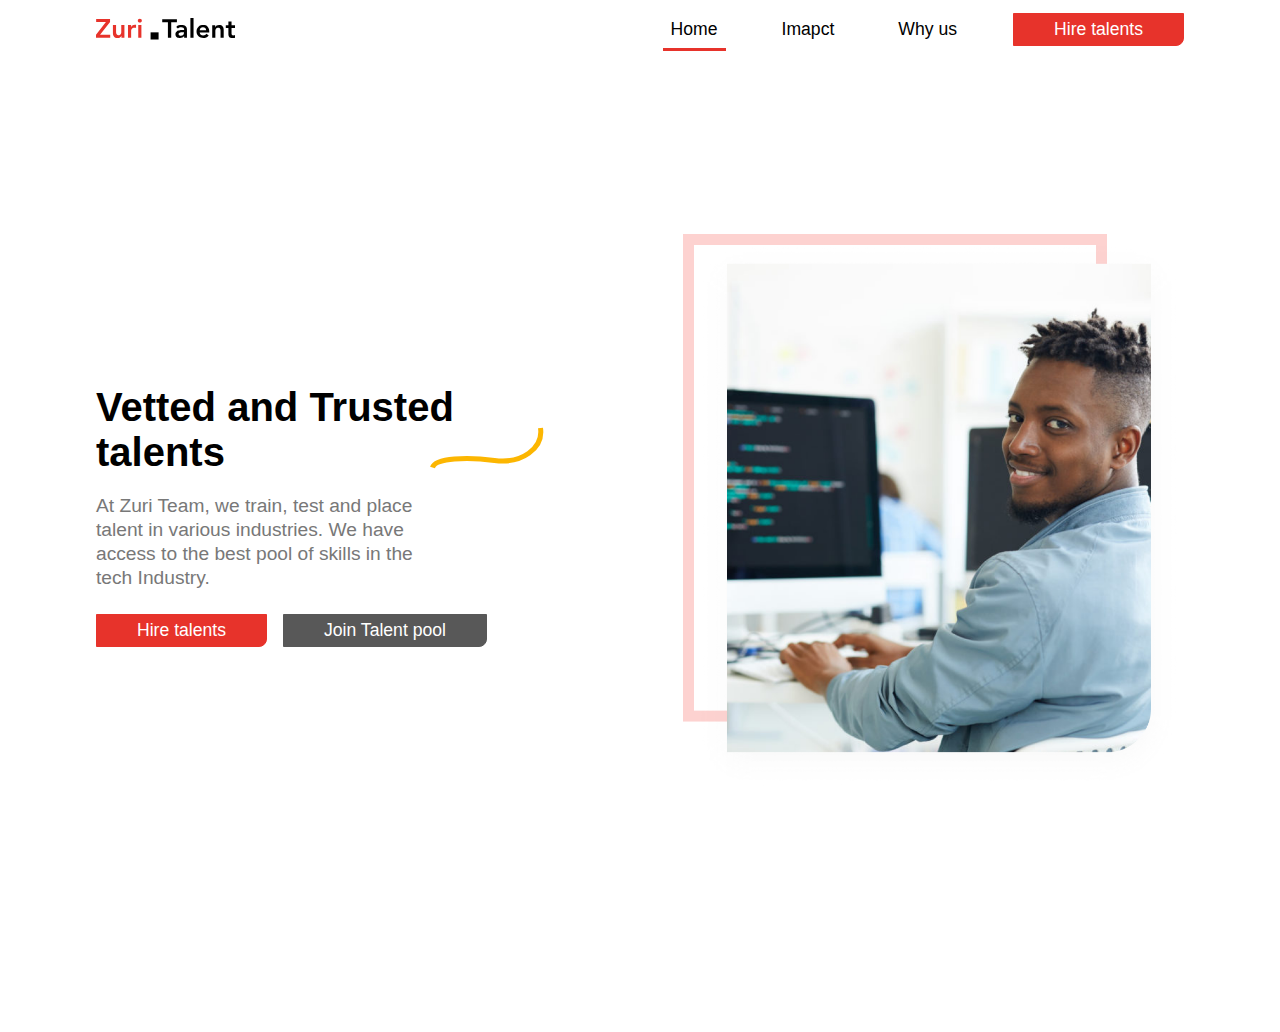
==== zuri-talent.html @ 7eaf62eb "New Pages" ====
<!DOCTYPE html>
<html lang="en">
<head>
    <meta charset="UTF-8">
    <meta http-equiv="X-UA-Compatible" content="IE=edge">
    <meta name="viewport" content="width=device-width, initial-scale=1.0">
    <title>Zuri</title>
    <link rel="shortcut icon" href="./img/favicon.png" type="image/png">
    <link href="./css/zuri-talent.css" rel="stylesheet"/>
    <link rel="preconnect" href="https://fonts.googleapis.com">
</head>
<body>
    <header>
        <div class="header-container">
            <div class="header-logo">
                <img src="./img/logo2.svg" alt="">
            </div>
            <div class="nav-links">
                <ul>
                    <li class="home">
                        Home
                    </li>
                    <li>
                        Imapct
                    </li>
                    <li>
                        Why us
                    </li>
                </ul>                
                <a href="">
                    <button>
                        Hire talents
                    </button>
                </a>
            </div>
        </div>
    </header>

    <main>
        <div class="main-container">
            <section class="top">
                <div class="left-top">
                    <div class="h1-line">
                        <h1>Vetted and Trusted talents</h1>
                        <img src="./img/thick2.svg" alt="">
                    </div>
                    <p>At Zuri Team, we train, test and place talent in various industries. We have access to the best pool of skills in the tech Industry.</p>
                    <div class="left-top-btn">
                        <a href="">
                            <button class="btn1">
                                Hire talents
                            </button>
                        </a>
                        <a href="">
                            <button class="btn2">
                                Join Talent pool
                            </button>
                        </a>
                    </div>
                </div>

                <div class="right-top">
                    <img src="./img/section1.png" alt="">
                </div>
            </section>
            
        </div>
    </main>

    <footer>

    </footer>
    
</body>
</html>
---- css/zuri-talent.css ----
*{
    margin: 0;
    padding: 0;
    box-sizing: border-box;
    font-family: 'Catamaran', sans-serif;
    text-decoration: none;
}

header{
    background-color: #fff;
    position: fixed;
    top: 0;
    width: 100%;
}

.header-logo img{
    width: auto;
    height: 1.4rem;
}

.header-container{
    display: flex;
    flex-flow: row;
    margin: 0.7rem auto;
    width: 85%;
    align-items: center;
}

.nav-links{
    float: right;
    gap: 3rem;
    display: flex;
    align-items: baseline;
    margin-left: auto;
    
}

.nav-links > ul{
    display: flex;
    font-size: 1.1rem;
    gap: 3rem;
    list-style: none;
    color: #000;
    flex-flow: row;
}

ul > li{
    padding: 0.5rem 0.5rem ;
}

ul > li:hover{
    background-color: #f7fafd;
    cursor: pointer;
}

.home{
    border-bottom: 0.2rem solid #e7332b;
}

.nav-links button{
    padding: 0.3rem 2.5rem;
    font-size: 1.1rem;
    background-color: #e7332b;
    border: 0.0625rem solid #e7332b;
    border-bottom-right-radius: 0.5rem;
    color: #fff;
}

.top{
    width: 85%;
    display: flex;
    align-items: center;
    margin: 14.625rem auto;
}

.left-top{
    width: 50%;
}

.h1-line{
    display: flex;
    align-items: center;
}

.h1-line img{
    float: right;
    position: relative;
    left: -6rem;
    top: 0.5rem;

}

.left-top h1{
    font-size: 2.5rem;
    margin-bottom: 1.2rem;
}

.left-top p{
    font-size: 1.2rem;
    line-height: 1.5rem;
    width: 65%;
    color: #787878;
    margin-bottom: 1.5rem;

}

.right-top{
    float: right;
    margin-left: auto;
}

.right-top img{
    width: auto;
    height: 35rem;
}

.left-top-btn{
    display: flex;
    gap: 1rem;
}

.btn1{
    padding: 0.3rem 2.5rem;
    font-size: 1.1rem;
    background-color: #e7332b;
    border: 0.0625rem solid #e7332b;
    border-bottom-right-radius: 0.5rem;
    color: #fff;
}

.btn2{
    padding: 0.3rem 2.5rem;
    font-size: 1.1rem;
    background-color: #585858;
    border: 0.0625rem solid #585858;
    border-bottom-right-radius: 0.5rem;
    color: #fff;
}
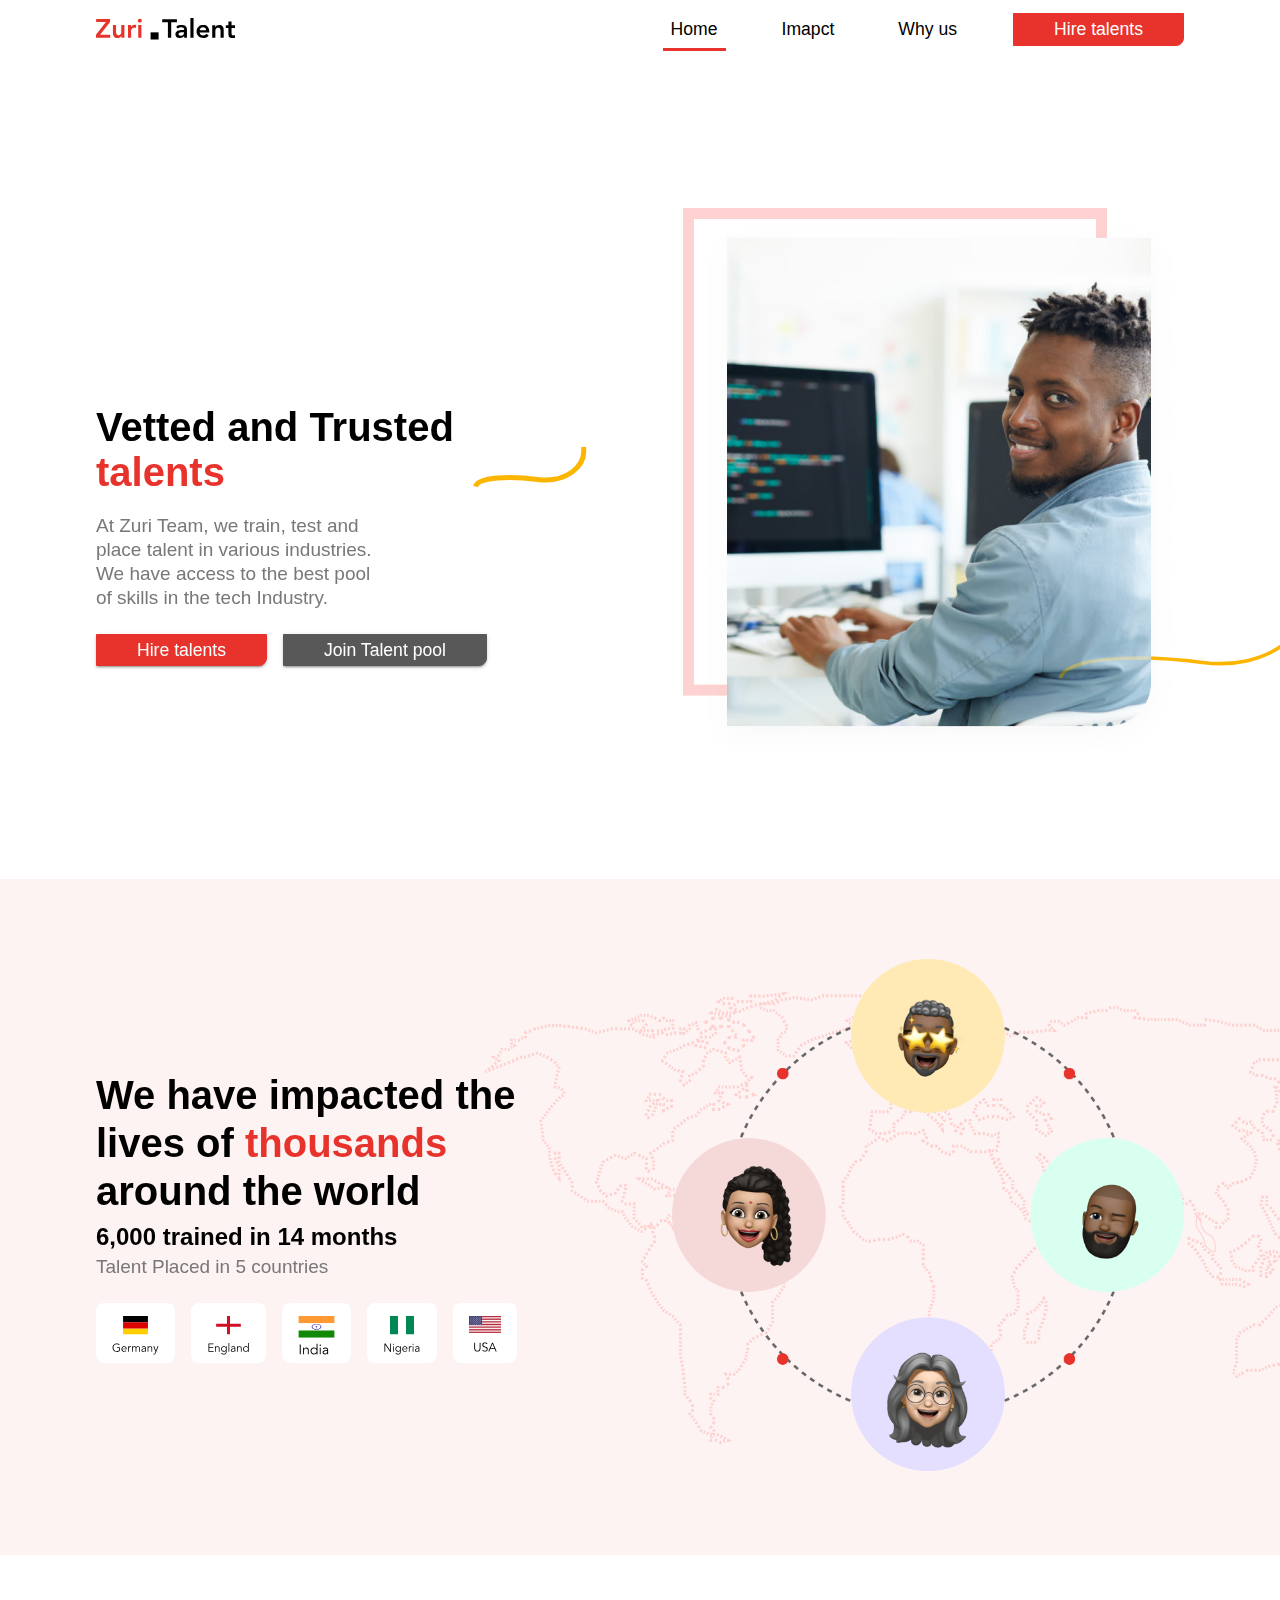
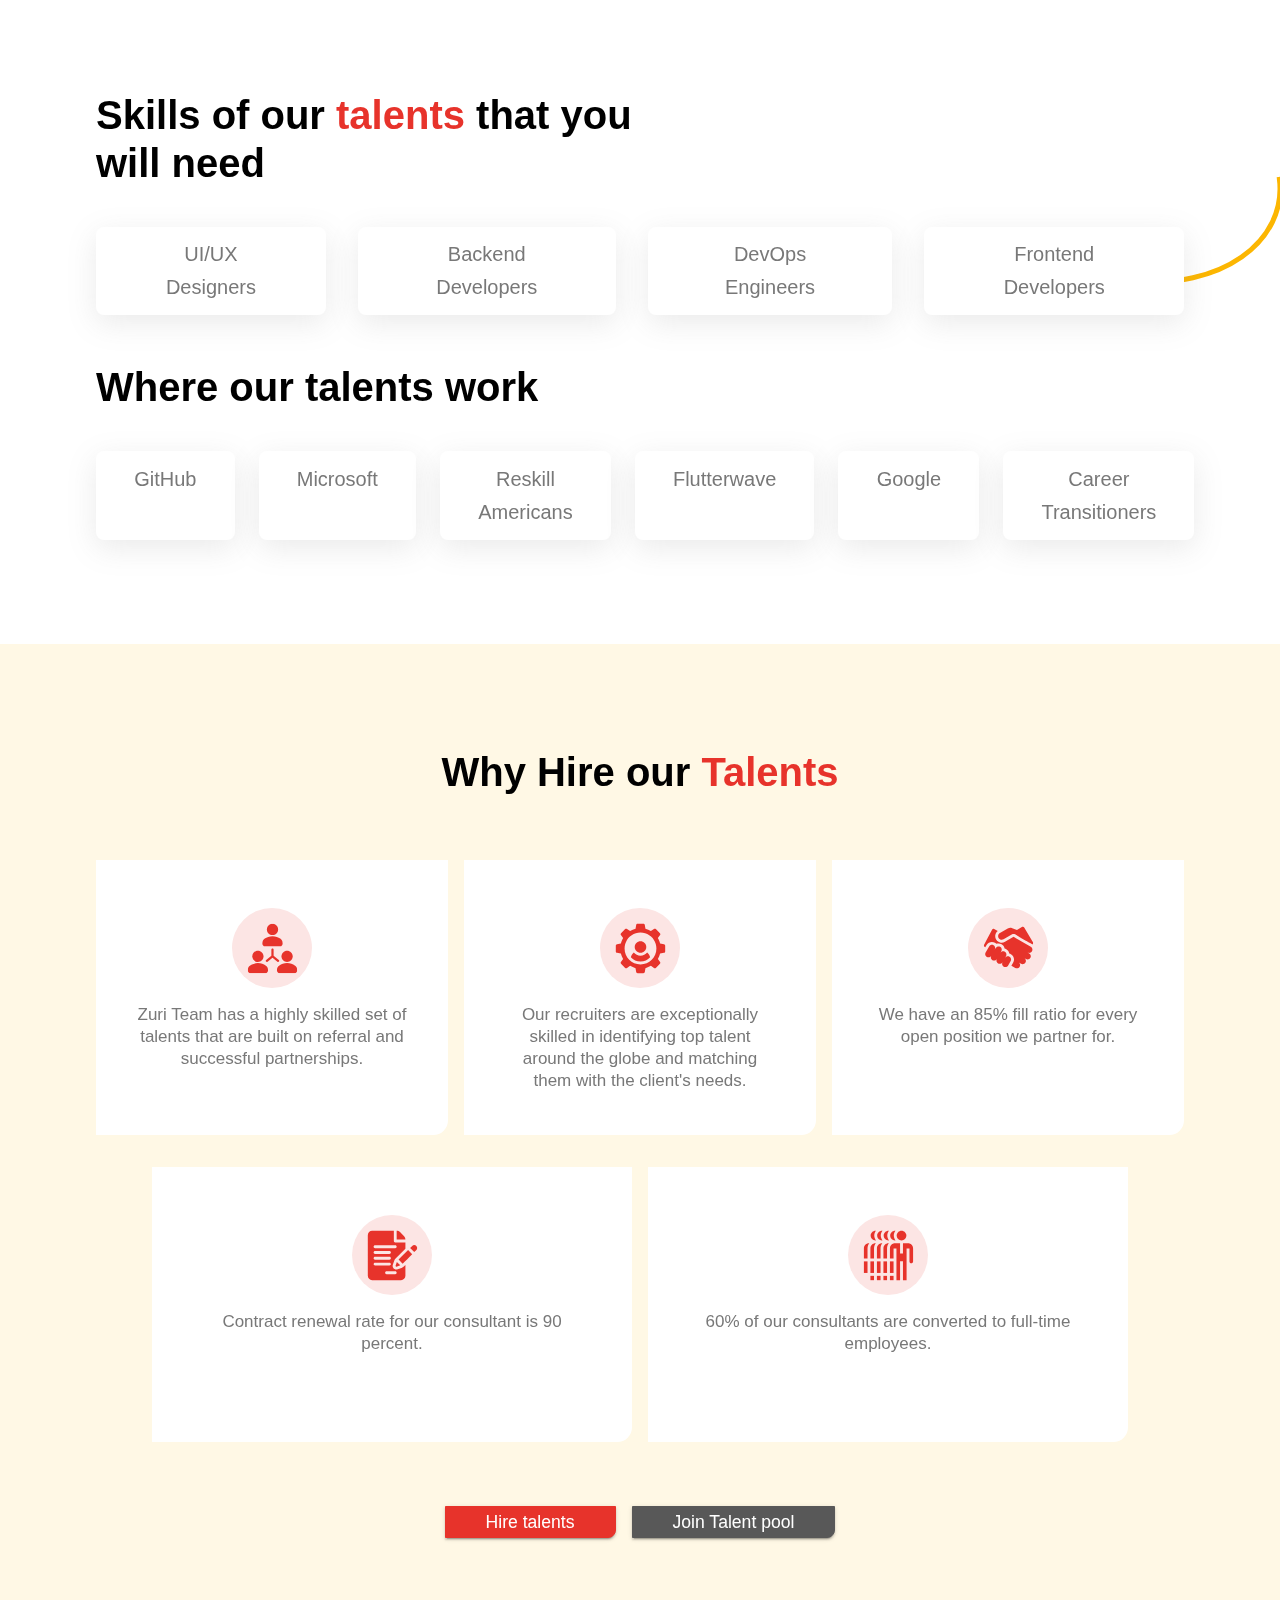
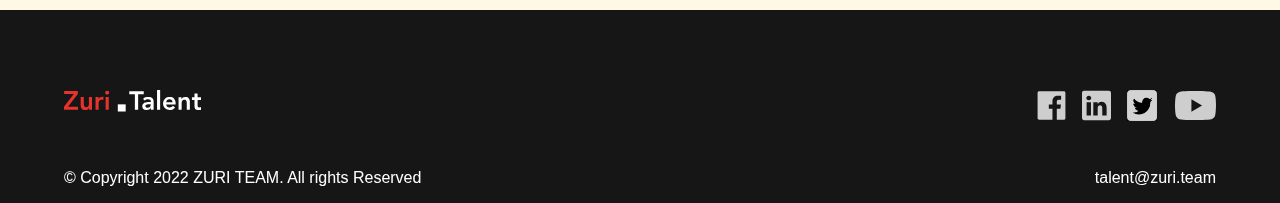
==== commit efb42b0f: "New Page and adjustments" ====
--- a/zuri-talent.html
+++ b/zuri-talent.html
@@ -41,7 +41,7 @@
             <section class="top">
                 <div class="left-top">
                     <div class="h1-line">
-                        <h1>Vetted and Trusted talents</h1>
+                        <h1>Vetted and Trusted <span style="color: #e7332b;">talents</span></h1>
                         <img src="./img/thick2.svg" alt="">
                     </div>
                     <p>At Zuri Team, we train, test and place talent in various industries. We have access to the best pool of skills in the tech Industry.</p>
@@ -61,8 +61,180 @@
 
                 <div class="right-top">
                     <img src="./img/section1.png" alt="">
+                    <div class="img-line">
+                        <img src="./img/line1.svg" alt="">
+                    </div>
                 </div>
             </section>
+
+            <section class="middle">
+                <div class="middle-container">
+                    <div class="middle-content-1-wrapper">
+                        <div class="middle-content-1">
+                            <div class="mid-left">
+                                <h1>We have impacted the lives of <span style="color: #e7332b;">thousands</span> around the world
+                                </h1>
+                                <h5>
+                                    6,000 trained in 14 months
+                                </h5>
+                                <p>
+                                    Talent Placed in 5 countries 
+                                </p>
+                                <div class="flags">
+                                    <div class="country">
+                                        <img src="./img/GER.svg" alt="">
+                                    </div>
+                                    <div class="country">
+                                        <img src="./img/ENG.svg" alt="">
+                                    </div>
+                                    <div class="country">
+                                        <img src="./img/ind.svg" alt="">
+                                    </div>
+                                    <div class="country">
+                                        <img src="./img/NIG.svg" alt="">
+                                    </div>
+                                    <div class="country">
+                                        <img src="./img/ussa.svg" alt="">
+                                    </div>
+                                </div>
+                            </div>
+                        
+
+                            <div class="mid-right">
+                                <img src="./img/section2.png" alt="">
+                            </div>
+                        </div>
+                    </div>
+
+                    <div class="middle-content-2-wrapper">
+                        <div class="mid2-cont-container">
+                            <div class="mid2-cont">
+                                <div class="mid2-top">
+                                    <h1>
+                                        Skills of our <span style="color: #e7332b;">talents</span> that you <br>will need
+                                    </h1>
+                                    <div class="talents">
+                                        <div class="skill">
+                                            UI/UX Designers
+                                        </div>
+                                        <div class="skill">
+                                            Backend Developers
+                                        </div>
+                                        <div class="skill">
+                                            DevOps Engineers
+                                        </div>
+                                        <div class="skill">
+                                            Frontend Developers
+                                        </div>
+                                    </div>
+                                </div>
+
+                                <div class="mid2-bottom">
+                                    <h1>
+                                        Where our talents work
+                                    </h1>
+                                    <div class="workplc">
+                                        <div class="work">
+                                            GitHub
+                                        </div>
+                                        <div class="work">
+                                            Microsoft
+                                        </div>
+                                        <div class="work">
+                                            Reskill Americans
+                                        </div>
+                                        <div class="work">
+                                            Flutterwave
+                                        </div>
+                                        <div class="work">
+                                            Google
+                                        </div>
+                                        <div class="work">
+                                            Career Transitioners
+                                        </div>
+                                    </div>
+                            </div>
+                            </div>
+                        </div>
+                        <div class="mid2-line">
+                            <img src="./img/line1.svg" alt="">
+                        </div>
+                    </div>
+                    
+                    <div class="middle-content-3-wrapper">
+                        <div class="mid3-cont-container">
+                            <div class="mid3-content">
+                                <h1>
+                                    Why Hire our <span style="color: #e7332b;">Talents</span>
+                                </h1>
+                                <div class="cards1">
+                                    <div class="card">
+                                        <img src="./img/people.svg" alt="">
+                                        <p>Zuri Team has a highly skilled set of talents that are built on referral and successful partnerships.</p>
+                                    </div>
+                                    
+                                    <div class="card">
+                                        <img src="./img/mech.svg" alt="">
+                                        <p>Our recruiters are exceptionally skilled in identifying top talent around the globe and matching them with the client's needs.</p>
+                                    </div>
+                                    
+                                    <div class="card">
+                                        <img src="./img/hand2.svg" alt="">
+                                        <p>We have an 85% fill ratio for every open position we partner for.</p>
+                                    </div>
+                                </div>
+
+                                <div class="cards2">
+                                    <div class="card">
+                                        <img src="./img/write.svg" alt="">
+                                        <p>Contract renewal rate for our consultant is 90 percent.</p>
+                                    </div>
+                                    
+                                    <div class="card">
+                                        <img src="./img/many.svg" alt="">
+                                        <p>60% of our consultants are converted to full-time employees.</p>
+                                    </div>
+                                </div>
+
+                                <div class="mid3-btn">
+                                    <a href="">
+                                        <button class="btn1">
+                                            Hire talents
+                                        </button>
+                                    </a>
+                                    <a href="">
+                                        <button class="btn2">
+                                            Join Talent pool
+                                        </button>
+                                    </a>
+                                </div>
+                            </div>
+                        </div>
+                    </div>
+                </div>
+            </section>
+
+            <footer>
+                <div class="footer-container">
+                    <div class="footer-top">
+                        <a href="./zuri-talent.html">
+                            <img src="./img/footer_logo.svg" alt="">
+                        </a>
+                        <div class="socials">
+                            <img src="./img/facebook.svg" alt="">
+                            <img src="./img/linkd.svg" alt="">
+                            <img src="./img/twit.png" alt="">
+                            <img src="./img/youtube.svg" alt="">
+                        </div>
+                    </div>
+
+                    <div class="footer-bottom">
+                        <p>© Copyright 2022 ZURI TEAM. All rights Reserved</p>
+                        <p class="right-text">talent@zuri.team</p>
+
+                    </div>
+                </div>
+            </footer>
             
         </div>
     </main>
--- a/css/zuri-talent.css
+++ b/css/zuri-talent.css
@@ -10,6 +10,7 @@
     background-color: #fff;
     position: fixed;
     top: 0;
+    z-index: 1;
     width: 100%;
 }
 
@@ -21,7 +22,7 @@
 .header-container{
     display: flex;
     flex-flow: row;
-    margin: 0.7rem auto;
+    margin: 0.7rem auto 1.2rem;
     width: 85%;
     align-items: center;
 }
@@ -70,11 +71,7 @@
     width: 85%;
     display: flex;
     align-items: center;
-    margin: 14.625rem auto;
-}
-
-.left-top{
-    width: 50%;
+    margin: 13rem auto 1rem;
 }
 
 .h1-line{
@@ -96,9 +93,9 @@
 }
 
 .left-top p{
-    font-size: 1.2rem;
+    font-size: 1.1875rem;
     line-height: 1.5rem;
-    width: 65%;
+    width: 50%;
     color: #787878;
     margin-bottom: 1.5rem;
 
@@ -112,6 +109,16 @@
 .right-top img{
     width: auto;
     height: 35rem;
+}
+
+.img-line img{
+    position: relative;
+    width: 50%;
+    height: auto;
+    mix-blend-mode: soft-light;
+    float: right;
+    top: -11.5rem;
+    right: -7.8rem;
 }
 
 .left-top-btn{
@@ -126,6 +133,7 @@
     border: 0.0625rem solid #e7332b;
     border-bottom-right-radius: 0.5rem;
     color: #fff;
+    box-shadow: #00000033 0px 3px 1px -2px, #00000024 0px 2px 2px 0px, #0000001f 0px 1px 5px 0px;
 }
 
 .btn2{
@@ -135,4 +143,258 @@
     border: 0.0625rem solid #585858;
     border-bottom-right-radius: 0.5rem;
     color: #fff;
+    box-shadow: #00000033 0px 3px 1px -2px, #00000024 0px 2px 2px 0px, #0000001f 0px 1px 5px 0px;
+}
+
+.mid-left{
+    width: 45%;
+}
+
+.mid-left h1{
+    font-size: 2.5rem;
+    line-height: 3rem;
+    margin-bottom: 0.6rem;
+}
+
+.mid-left h5{
+    font-size: 1.5rem;
+    line-height: 1.5rem;
+    margin-bottom: 0.4rem;
+}
+
+.mid-left p{
+    font-weight: 400;
+    font-size: 1.1875rem;
+    line-height: 1.5rem;
+    color: #787878;
+    margin-bottom: 1.5rem;
+}
+
+.middle-content-1-wrapper{
+    padding: 5rem 0;
+    background-size: cover;
+    background-image: url('../img/bgsection2.063bd869082548bafa74.png');
+}
+
+.middle-content-1{
+    width: 85%;
+    display: flex;
+    flex-flow: row;
+    margin: 0 auto;
+    align-items: center;
+}
+
+.flags{
+    display: flex;
+    flex-flow: row wrap;
+}
+
+.country{
+    background-color: #fff;
+    padding: 0.8rem 1rem 0.2rem;
+    border-radius: 0.5rem;
+    margin-right: 1rem;
+}
+
+.country img{
+    width: auto;
+    height: 2.5rem;
+}
+
+.mid-right{
+    float: right;
+    margin-left: auto;
+}
+
+.mid-right img{
+    width: auto;
+    height: 32rem;
+}
+
+.middle-content-2-wrapper{
+    margin: 8.5rem auto 6.5rem;
+    
+    display: flex;
+    flex-flow: row;
+    align-content: center;
+}
+.mid2-cont-container{
+    width: 85%;
+    margin: 0 auto;
+}
+
+.mid2-line{
+    position: absolute;
+    right: 0;
+    top: 111rem;
+    z-index: -1;
+}
+
+.mid2-cont-container h1{
+    margin-bottom: 2.5rem;
+}
+.mid2-cont h1{
+    font-size: 2.5rem;
+    line-height: 3rem;
+    margin-bottom: 2.5rem;
+}
+
+
+.talents{
+    display: flex;
+    flex-flow: row;
+    gap: 2rem;
+    margin-bottom: 3rem;
+}
+
+.workplc{
+    display: flex;
+    flex-flow: row;
+    gap: 1.5rem;
+}
+
+.skill{
+    border-radius: 0.5rem;
+    color: #787878;
+    text-align: center;
+    font-size: 1.25rem;
+    background: #fff;
+    padding: 0.7rem 3.53rem;
+    font-weight: 400;
+    line-height: 2.0625rem;
+    box-shadow: 0 0.5rem 1.875rem #7a7a7a29;
+    transition: transform .3s ease,-webkit-transform .3s ease;
+
+}
+
+.skill:hover{
+    transform: translateY(-15px);
+}
+
+.work{
+    border-radius: 0.5rem;
+    color: #787878;
+    text-align: center;
+    font-size: 1.25rem;
+    background: #fff;
+    padding: 0.7rem 2.385rem;
+    font-weight: 400;
+    line-height: 2.0625rem;
+    box-shadow: 0 0.5rem 1.875rem #7a7a7a29;
+    transition: transform .3s ease,-webkit-transform .3s ease;
+}
+
+.work:hover{
+    transform: translateY(-0.9375rem);
+}
+
+.middle-content-3-wrapper{
+    background-color: #fff8e5;
+    padding: 0.5rem 0;
+}
+
+.mid3-content{
+    width: 85%;
+    margin: 6rem auto 4rem;
+}
+
+
+.mid3-content h1{
+    font-size: 2.5rem;
+    line-height: 3rem;
+    text-align: center;
+    margin-bottom: 4rem;
+}
+
+.cards1{
+    margin-bottom: 2rem;
+    display: flex;
+    flex-flow: row;
+    color: #787878;
+    gap: 1rem;
+}
+
+.cards2{
+    margin: 0 auto 4rem;
+    display: flex;
+    flex-flow: row;
+    color: #787878;
+    justify-content: center;
+    gap: 1rem;
+}
+
+.card{
+    width: 30rem;
+    height: 17.1875rem;
+    background-color: #fff;
+    display: flex;
+    border-bottom-right-radius: 0.92rem;
+    flex-flow: column;
+    padding: 3rem 1rem;;
+    align-items: center;
+}
+
+.card:hover{
+    background-color: #000;
+    color: #fff;
+}
+
+.card img{
+    width: auto;
+    height: 5rem;
+    margin-bottom: 1rem;
+}
+
+.card p{
+    font-weight: 400;
+    font-size: 1.0625rem;
+    text-align: center;
+    line-height: 1.375rem;
+    width: 85%;
+}
+
+.mid3-btn{
+    width: 85%;
+    justify-content: center;
+    margin: 0 auto;
+    display: flex;
+    gap: 1rem;
+}
+
+.footer-container{
+    background-color: #161617;
+}
+
+.footer-top{
+    display: flex;
+    width: 90%;
+    margin: 0 auto;
+    padding: 5rem 0 2rem;
+}
+
+.socials{
+    float: right;
+    display: flex;
+    gap: 1rem;
+    margin-left: auto;
+}
+
+.socials img{
+    width: auto;
+    height: 1.9rem;
+}
+
+.footer-bottom{
+    color: #fff;
+    display: flex;
+    font-size: 1rem;
+    font-weight: 400;
+    width: 90%;
+    margin: 0 auto;
+    padding: 1rem 0;
+}
+
+.right-text{
+    float: right;
+    margin-left: auto;
 }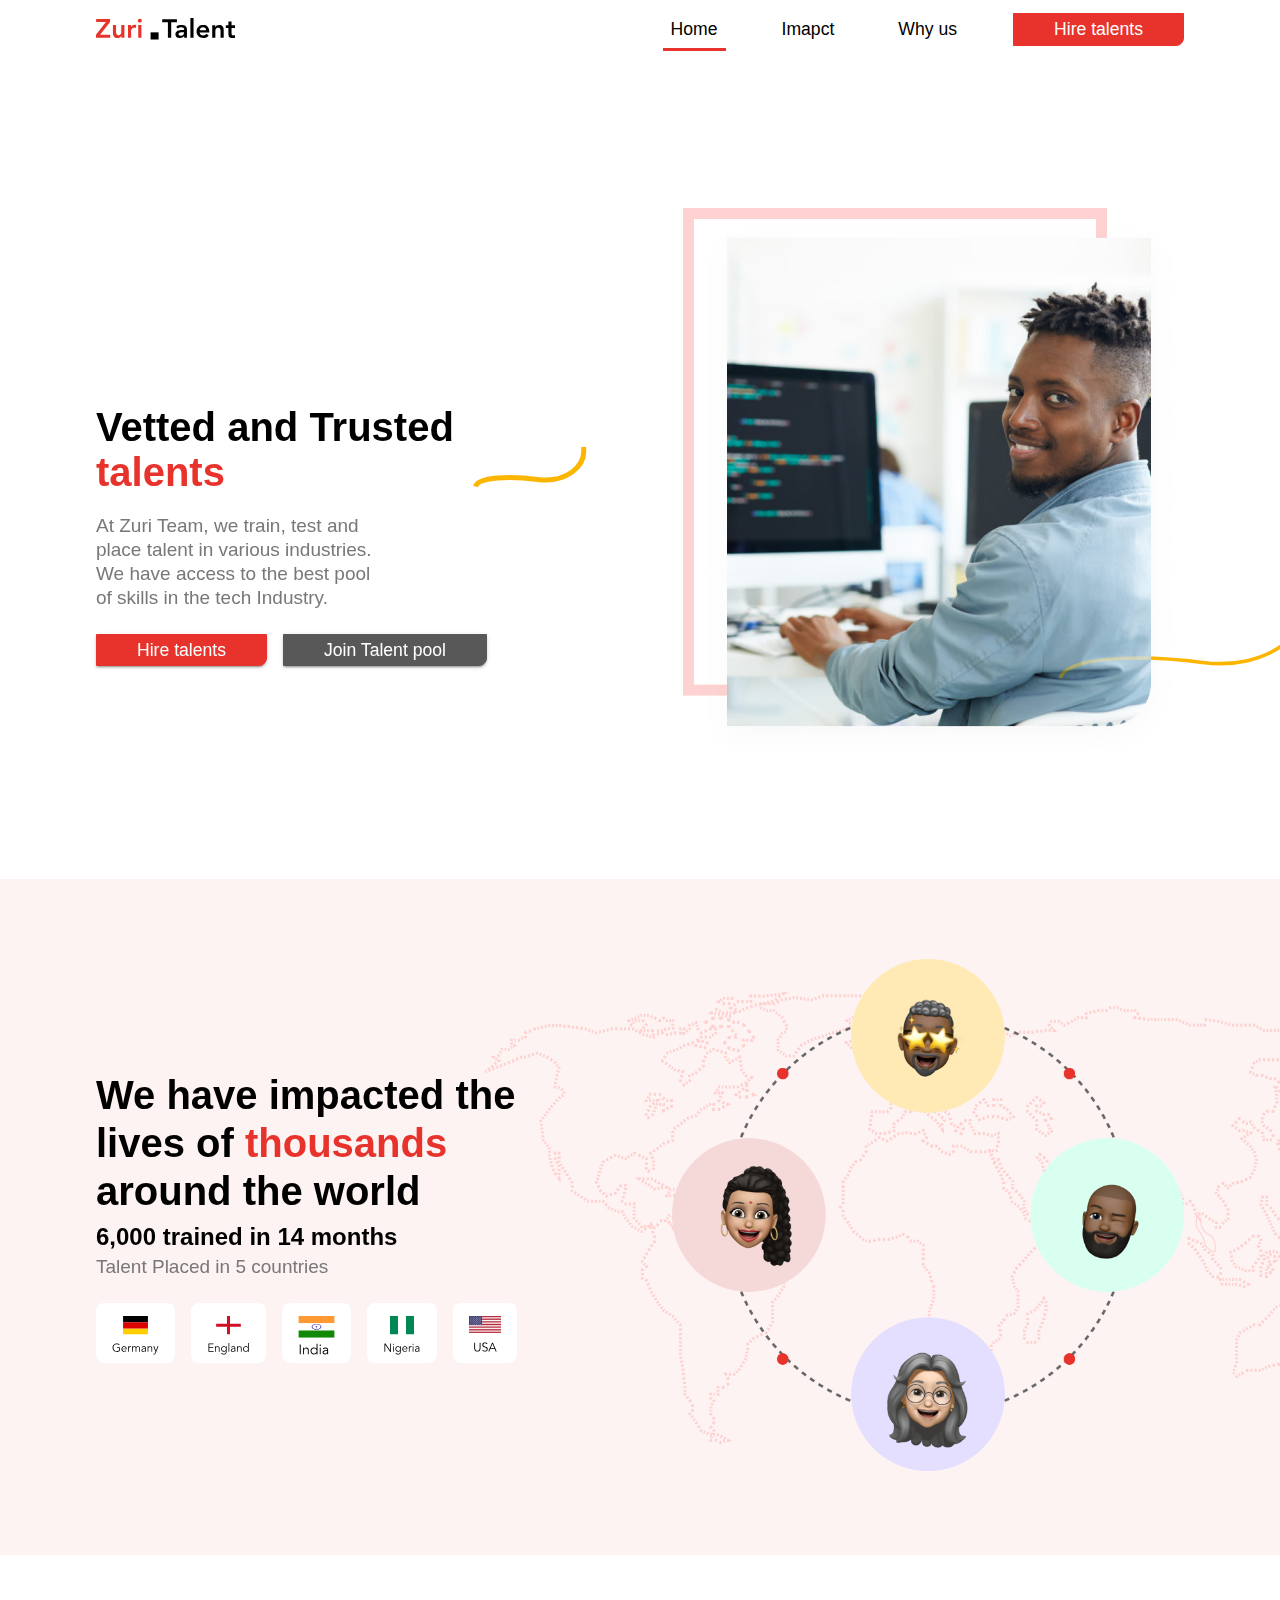
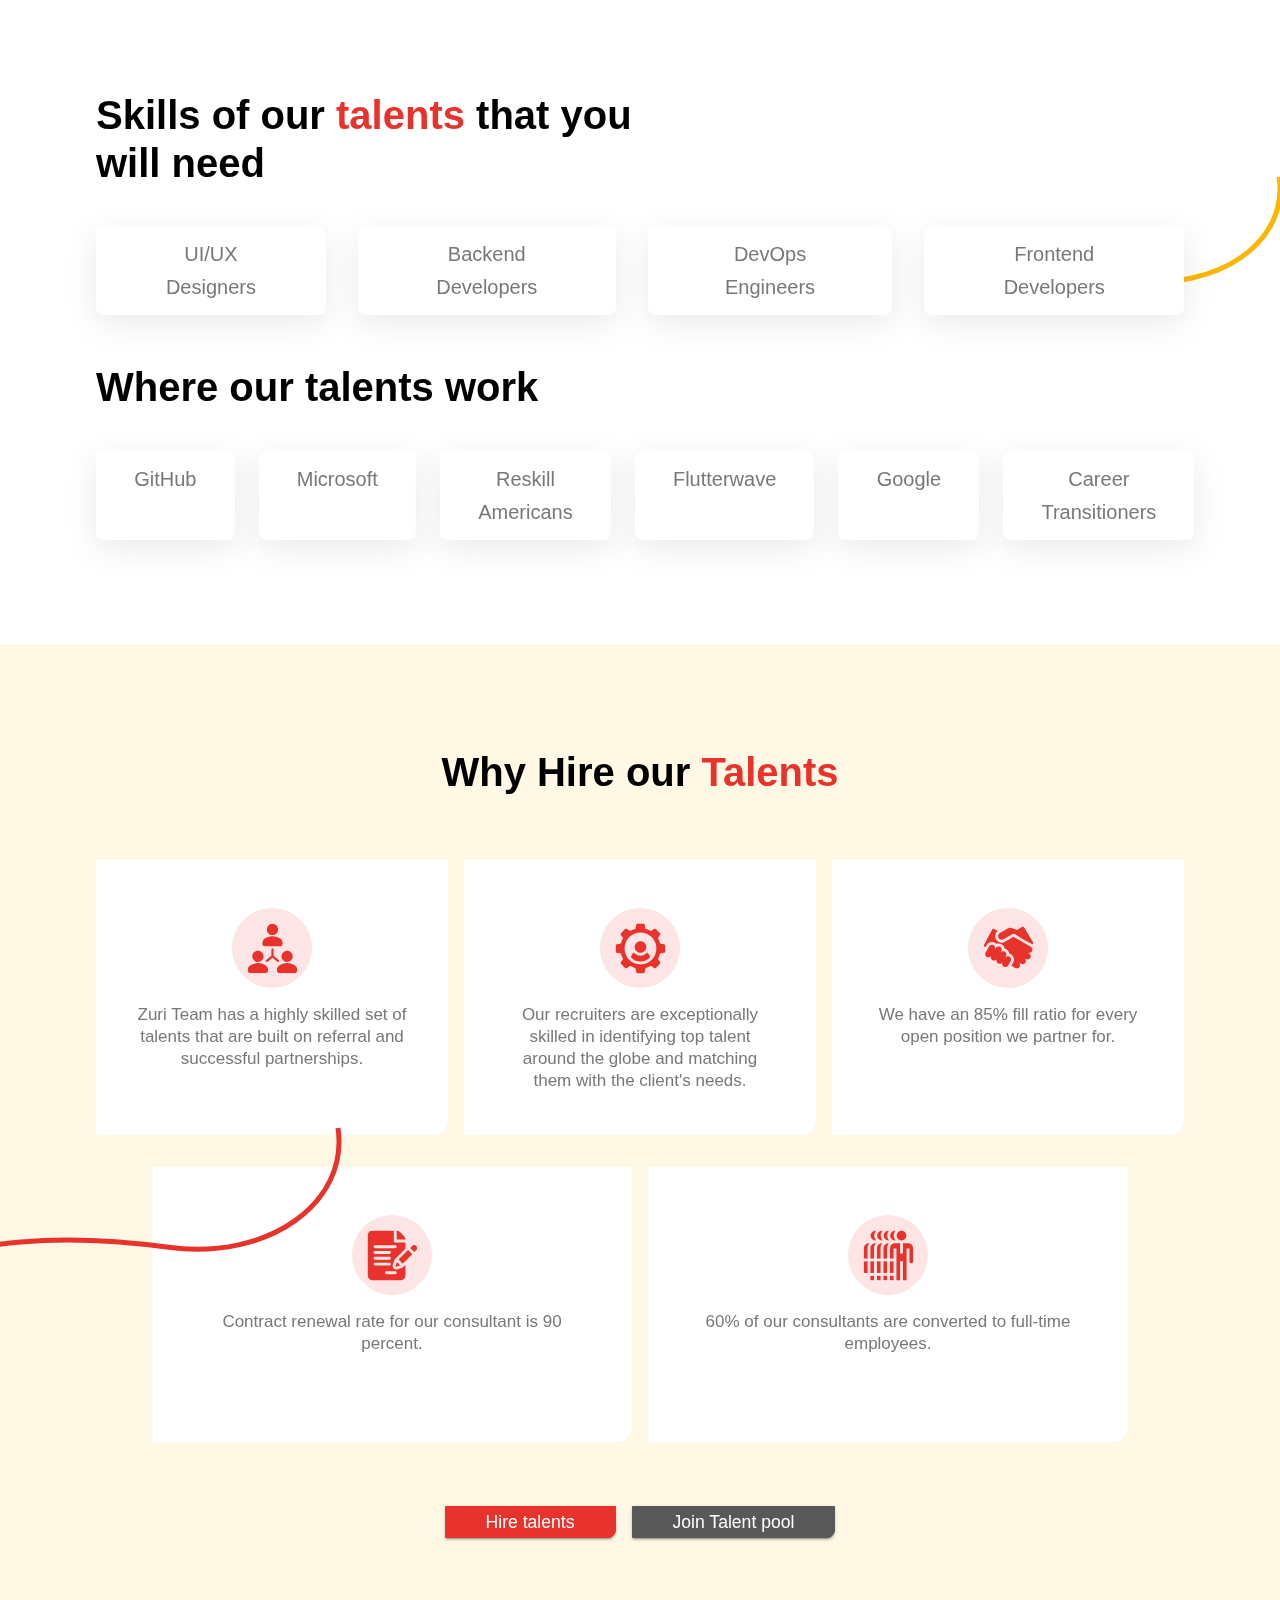
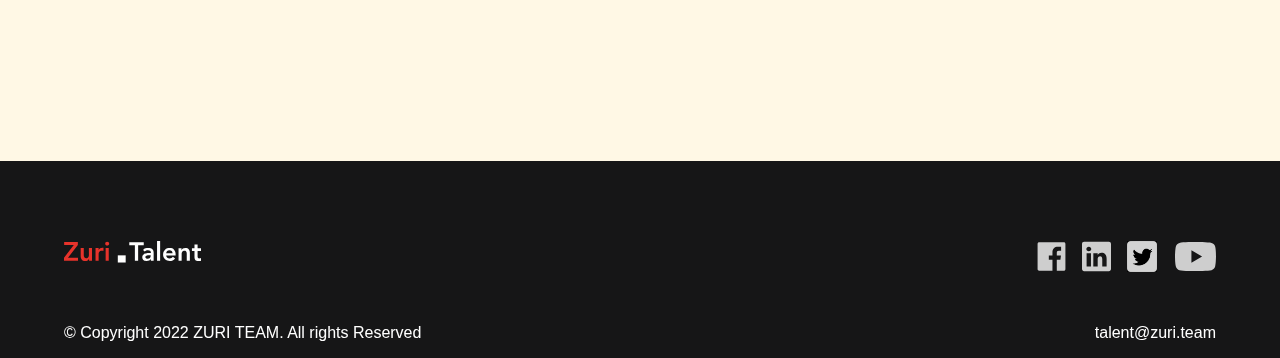
==== commit 807537da: "Update and New Pages" ====
--- a/zuri-talent.html
+++ b/zuri-talent.html
@@ -4,7 +4,7 @@
     <meta charset="UTF-8">
     <meta http-equiv="X-UA-Compatible" content="IE=edge">
     <meta name="viewport" content="width=device-width, initial-scale=1.0">
-    <title>Zuri</title>
+    <title>Zuri Talent</title>
     <link rel="shortcut icon" href="./img/favicon.png" type="image/png">
     <link href="./css/zuri-talent.css" rel="stylesheet"/>
     <link rel="preconnect" href="https://fonts.googleapis.com">
@@ -13,9 +13,9 @@
     <header>
         <div class="header-container">
             <div class="header-logo">
-                <img src="./img/logo2.svg" alt="">
+               <a href="https://talent.zuri.team/"><img src="./img/logo2.svg" alt=""></a>
             </div>
-            <div class="nav-links">
+            <nav class="nav-links">
                 <ul>
                     <li class="home">
                         Home
@@ -32,7 +32,7 @@
                         Hire talents
                     </button>
                 </a>
-            </div>
+            </nav>
         </div>
     </header>
 
@@ -209,38 +209,36 @@
                                     </a>
                                 </div>
                             </div>
+                            <div class="position-rope">
+                                <img src="./img/rope.svg" alt="">
+                            </div>
                         </div>
                     </div>
                 </div>
             </section>
-
-            <footer>
-                <div class="footer-container">
-                    <div class="footer-top">
-                        <a href="./zuri-talent.html">
-                            <img src="./img/footer_logo.svg" alt="">
-                        </a>
-                        <div class="socials">
-                            <img src="./img/facebook.svg" alt="">
-                            <img src="./img/linkd.svg" alt="">
-                            <img src="./img/twit.png" alt="">
-                            <img src="./img/youtube.svg" alt="">
-                        </div>
-                    </div>
-
-                    <div class="footer-bottom">
-                        <p>© Copyright 2022 ZURI TEAM. All rights Reserved</p>
-                        <p class="right-text">talent@zuri.team</p>
-
-                    </div>
-                </div>
-            </footer>
-            
         </div>
     </main>
 
     <footer>
-
+        <div class="footer-container">
+            <div class="footer-top">
+                <a href="./zuri-talent.html">
+                    <img src="./img/footer_logo.svg" alt="">
+                </a>
+                <div class="socials">
+                    <a href="https://www.facebook.com/thezuriteam/"><img src="./img/facebook.svg" alt=""></a>
+                    <a href="https://www.linkedin.com/company/zuri-team"><img src="./img/linkd.svg" alt=""></a>
+                    <a href="https://twitter.com/thezuriteam"><img src="./img/twit.png" alt=""></a>
+                    <a href="https://www.youtube.com/thezuriteam"><img src="./img/youtube.svg" alt=""></a>
+                </div>
+            </div>
+
+            <div class="footer-bottom">
+                <p>© Copyright 2022 ZURI TEAM. All rights Reserved</p>
+                <p class="right-text">talent@zuri.team</p>
+
+            </div>
+        </div>
     </footer>
     
 </body>
--- a/css/zuri-talent.css
+++ b/css/zuri-talent.css
@@ -16,6 +16,7 @@
 
 .header-logo img{
     width: auto;
+    cursor: pointer;
     height: 1.4rem;
 }
 
@@ -60,6 +61,7 @@
 
 .nav-links button{
     padding: 0.3rem 2.5rem;
+    cursor: pointer;
     font-size: 1.1rem;
     background-color: #e7332b;
     border: 0.0625rem solid #e7332b;
@@ -132,8 +134,14 @@
     background-color: #e7332b;
     border: 0.0625rem solid #e7332b;
     border-bottom-right-radius: 0.5rem;
+    cursor: pointer;
     color: #fff;
-    box-shadow: #00000033 0px 3px 1px -2px, #00000024 0px 2px 2px 0px, #0000001f 0px 1px 5px 0px;
+    box-shadow: #00000033 0rem 0.1875rem 0.0625rem -0.125rem, #00000024 0rem 0.125rem 0.125rem 0rem, #0000001f 0rem 0.0625rem 0.3125rem 0rem;
+    transition: background-color 250ms cubic-bezier(0.4, 0, 0.2, 1) 0ms, box-shadow 250ms cubic-bezier(0.4, 0, 0.2, 1) 0ms, border-color 250ms cubic-bezier(0.4, 0, 0.2, 1) 0ms, color 250ms cubic-bezier(0.4, 0, 0.2, 1) 0ms;
+}
+
+.btn1:hover{
+    box-shadow: rgba(0, 0, 0, 0.2) 0px 2px 4px -1px, rgba(0, 0, 0, 0.14) 0px 4px 5px 0px, rgba(0, 0, 0, 0.12) 0px 1px 10px 0px;
 }
 
 .btn2{
@@ -143,7 +151,13 @@
     border: 0.0625rem solid #585858;
     border-bottom-right-radius: 0.5rem;
     color: #fff;
-    box-shadow: #00000033 0px 3px 1px -2px, #00000024 0px 2px 2px 0px, #0000001f 0px 1px 5px 0px;
+    cursor: pointer;
+    box-shadow: #00000033 0rem 0.1875rem 0.0625rem -0.125rem, #00000024 0rem 0.125rem 0.125rem 0rem, #0000001f 0rem 0.0625rem 0.3125rem 0rem;
+    transition: background-color 250ms cubic-bezier(0.4, 0, 0.2, 1) 0ms, box-shadow 250ms cubic-bezier(0.4, 0, 0.2, 1) 0ms, border-color 250ms cubic-bezier(0.4, 0, 0.2, 1) 0ms, color 250ms cubic-bezier(0.4, 0, 0.2, 1) 0ms;
+}
+
+.btn2:hover{
+    box-shadow: rgba(0, 0, 0, 0.2) 0px 2px 4px -1px, rgba(0, 0, 0, 0.14) 0px 4px 5px 0px, rgba(0, 0, 0, 0.12) 0px 1px 10px 0px;
 }
 
 .mid-left{
@@ -268,7 +282,7 @@
 }
 
 .skill:hover{
-    transform: translateY(-15px);
+    transform: translateY(-0.9375rem);
 }
 
 .work{
@@ -361,6 +375,12 @@
     gap: 1rem;
 }
 
+.position-rope{
+    position: relative;
+    left: 0;
+    top: -29.7rem;
+}
+
 .footer-container{
     background-color: #161617;
 }
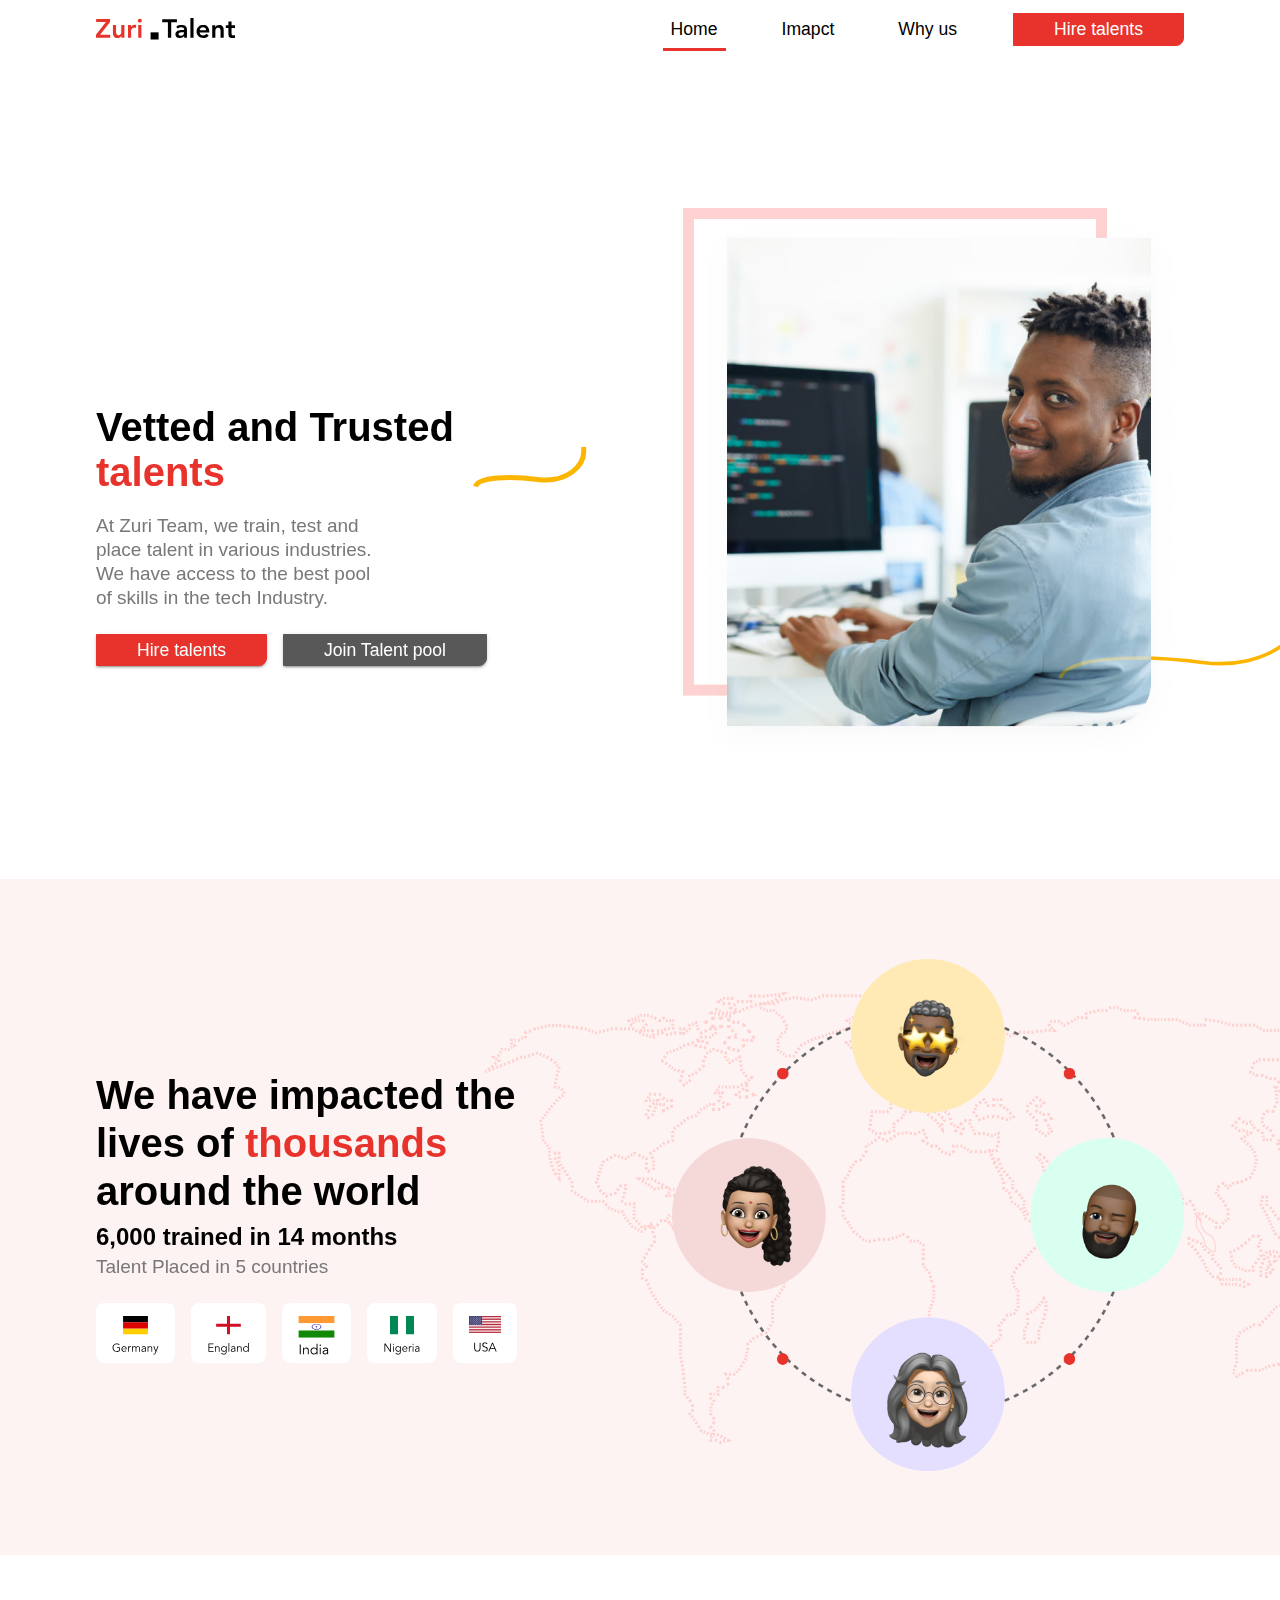
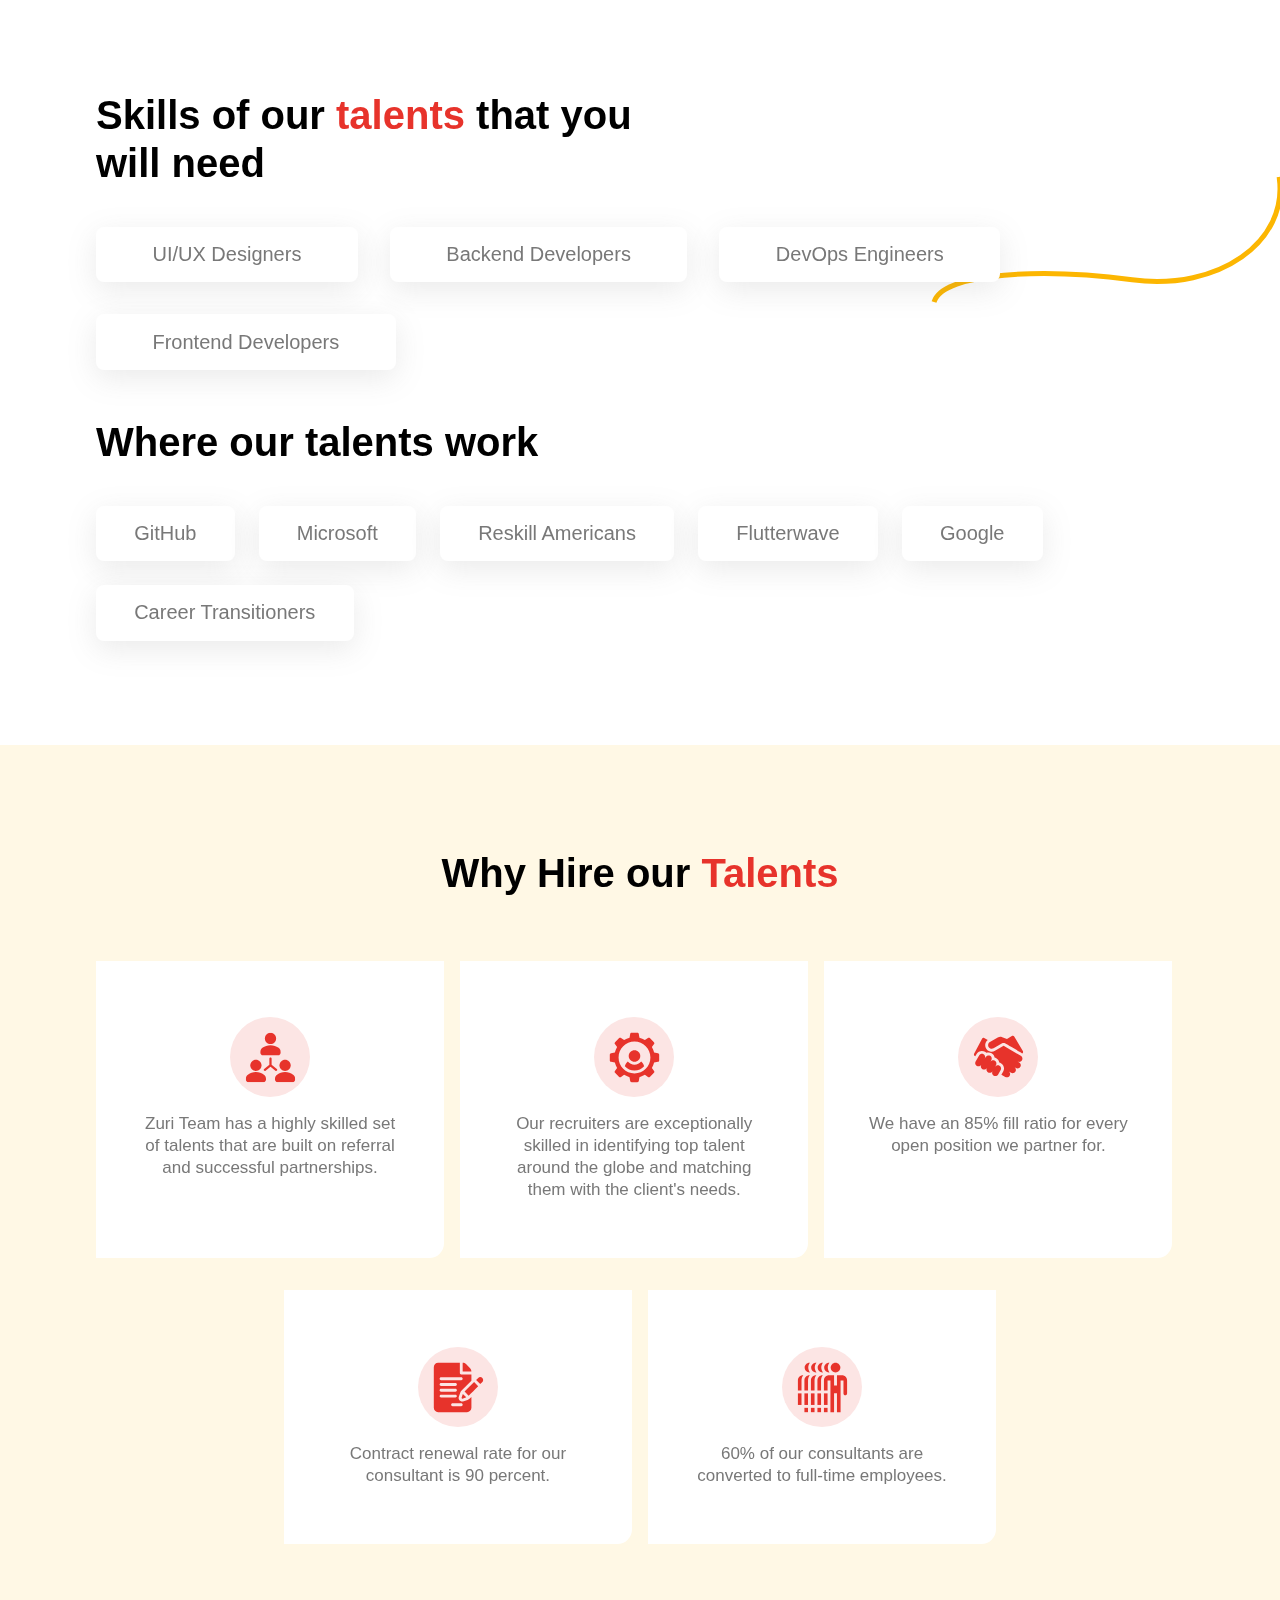
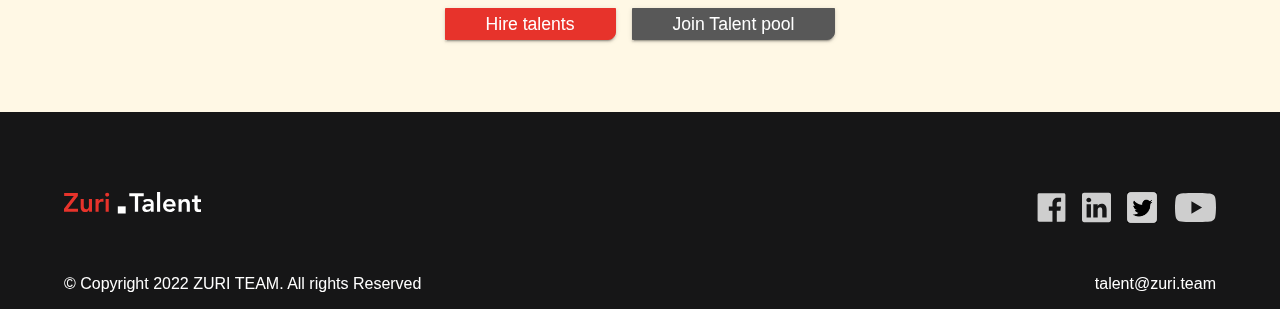
==== commit 0a0be9a0: "Update" ====
--- a/zuri-talent.html
+++ b/zuri-talent.html
@@ -114,13 +114,13 @@
                                         Skills of our <span style="color: #e7332b;">talents</span> that you <br>will need
                                     </h1>
                                     <div class="talents">
-                                        <div class="skill">
+                                        <div class="skill uiux">
                                             UI/UX Designers
                                         </div>
                                         <div class="skill">
                                             Backend Developers
                                         </div>
-                                        <div class="skill">
+                                        <div class="skill dev">
                                             DevOps Engineers
                                         </div>
                                         <div class="skill">
@@ -134,10 +134,10 @@
                                         Where our talents work
                                     </h1>
                                     <div class="workplc">
-                                        <div class="work">
+                                        <div class="work gitmic">
                                             GitHub
                                         </div>
-                                        <div class="work">
+                                        <div class="work gitmic">
                                             Microsoft
                                         </div>
                                         <div class="work">
@@ -168,6 +168,7 @@
                                     Why Hire our <span style="color: #e7332b;">Talents</span>
                                 </h1>
                                 <div class="cards1">
+                                    
                                     <div class="card">
                                         <img src="./img/people.svg" alt="">
                                         <p>Zuri Team has a highly skilled set of talents that are built on referral and successful partnerships.</p>
@@ -209,9 +210,6 @@
                                     </a>
                                 </div>
                             </div>
-                            <div class="position-rope">
-                                <img src="./img/rope.svg" alt="">
-                            </div>
                         </div>
                     </div>
                 </div>
--- a/css/zuri-talent.css
+++ b/css/zuri-talent.css
@@ -193,14 +193,14 @@
 .middle-content-1{
     width: 85%;
     display: flex;
-    flex-flow: row;
+    flex-flow: row wrap;
     margin: 0 auto;
     align-items: center;
 }
 
 .flags{
     display: flex;
-    flex-flow: row wrap;
+    flex-flow: row;
 }
 
 .country{
@@ -256,14 +256,14 @@
 
 .talents{
     display: flex;
-    flex-flow: row;
+    flex-flow: row wrap;
     gap: 2rem;
     margin-bottom: 3rem;
 }
 
 .workplc{
     display: flex;
-    flex-flow: row;
+    flex-flow: row wrap;
     gap: 1.5rem;
 }
 
@@ -323,7 +323,7 @@
 .cards1{
     margin-bottom: 2rem;
     display: flex;
-    flex-flow: row;
+    flex-flow: row wrap;
     color: #787878;
     gap: 1rem;
 }
@@ -331,20 +331,20 @@
 .cards2{
     margin: 0 auto 4rem;
     display: flex;
-    flex-flow: row;
+    flex-flow: row wrap;
     color: #787878;
     justify-content: center;
+    width: 100%;
     gap: 1rem;
 }
 
 .card{
-    width: 30rem;
-    height: 17.1875rem;
     background-color: #fff;
     display: flex;
     border-bottom-right-radius: 0.92rem;
     flex-flow: column;
-    padding: 3rem 1rem;;
+    padding: 3.55rem 1rem;
+    width: 32%;
     align-items: center;
 }
 
@@ -376,9 +376,8 @@
 }
 
 .position-rope{
-    position: relative;
+    position: absolute;
     left: 0;
-    top: -29.7rem;
 }
 
 .footer-container{
@@ -388,6 +387,7 @@
 .footer-top{
     display: flex;
     width: 90%;
+    flex-flow: row wrap;
     margin: 0 auto;
     padding: 5rem 0 2rem;
 }
@@ -417,4 +417,146 @@
 .right-text{
     float: right;
     margin-left: auto;
+}
+
+@media all and (max-width: 480px) {
+
+    .header-container{
+        padding: 0 1rem;
+        width: 100%;
+    }
+
+    .nav-links > ul{
+        display: none;
+    }
+
+    .nav-links button{
+        padding: 0.1rem 2rem;
+    }
+
+    .top{
+        flex-flow: column;
+        margin: 6.5rem auto;
+        gap: 3.5rem;
+        width: 90%;
+    }
+
+    .left-top{
+        align-items: center;
+    }
+
+    .left-top h1{
+        text-align: center;
+        line-height: 3.5rem;
+    }
+    
+
+    .left-top p{
+        width: 100%;
+        text-align: center;
+    }
+
+
+    .h1-line img{
+        float: right;
+        position: absolute;
+        left: 14.5rem;
+        top: 11.5rem;
+        width: 18%;
+    }
+
+    .left-top-btn{
+        justify-content: center;
+    }
+
+    .right-top img{
+        height: 29rem;
+    }
+
+    .img-line{
+        display: none;
+    }
+
+    .mid-left{
+        width: 100%;
+    }
+
+    .mid-left h1{
+        font-size: 1.75rem;
+        line-height: 2rem;
+    }
+
+    .mid-left h5{
+        font-size: 1.1875rem;
+    }
+    
+
+    .middle-content-1{
+        gap: 5.5rem;
+        justify-content: center;
+        width: 90%;
+    }
+
+    .mid-right img{
+        height: 27rem;
+    }
+
+    .mid2-line{
+        display: none;
+    }
+
+    .mid2-cont h1{
+        font-size: 1.75rem;
+        line-height: 2rem;
+    }
+
+    .mid2-cont-container{
+        width: 90%;
+    }
+
+    .talents{
+        justify-content: center;
+    }
+
+    .skill{
+        padding: 0.1rem 2.5rem;
+        font-size: 0.94rem;
+    }
+
+    .workplc{
+        justify-content: center;
+    }
+
+    .work{
+        font-size: 0.94rem;
+    }
+
+    .gitmic {
+        padding: 0.1rem 4.35rem;
+    }
+
+    .mid3-btn{
+        width: 100%;
+    }
+
+    .footer-top{
+        flex-flow: column wrap;
+        align-items: center;     
+    }
+
+    .socials{
+        margin-left: 0;
+    }
+
+    .footer-bottom{
+        gap: 1rem;
+        flex-flow: column-reverse ;
+        text-align: center;
+    }
+
+    .right-text{
+        padding: 0 0 2.5rem 0;
+        border-bottom: 0.0625rem solid #808080;
+        margin-left: 0;
+    }
 }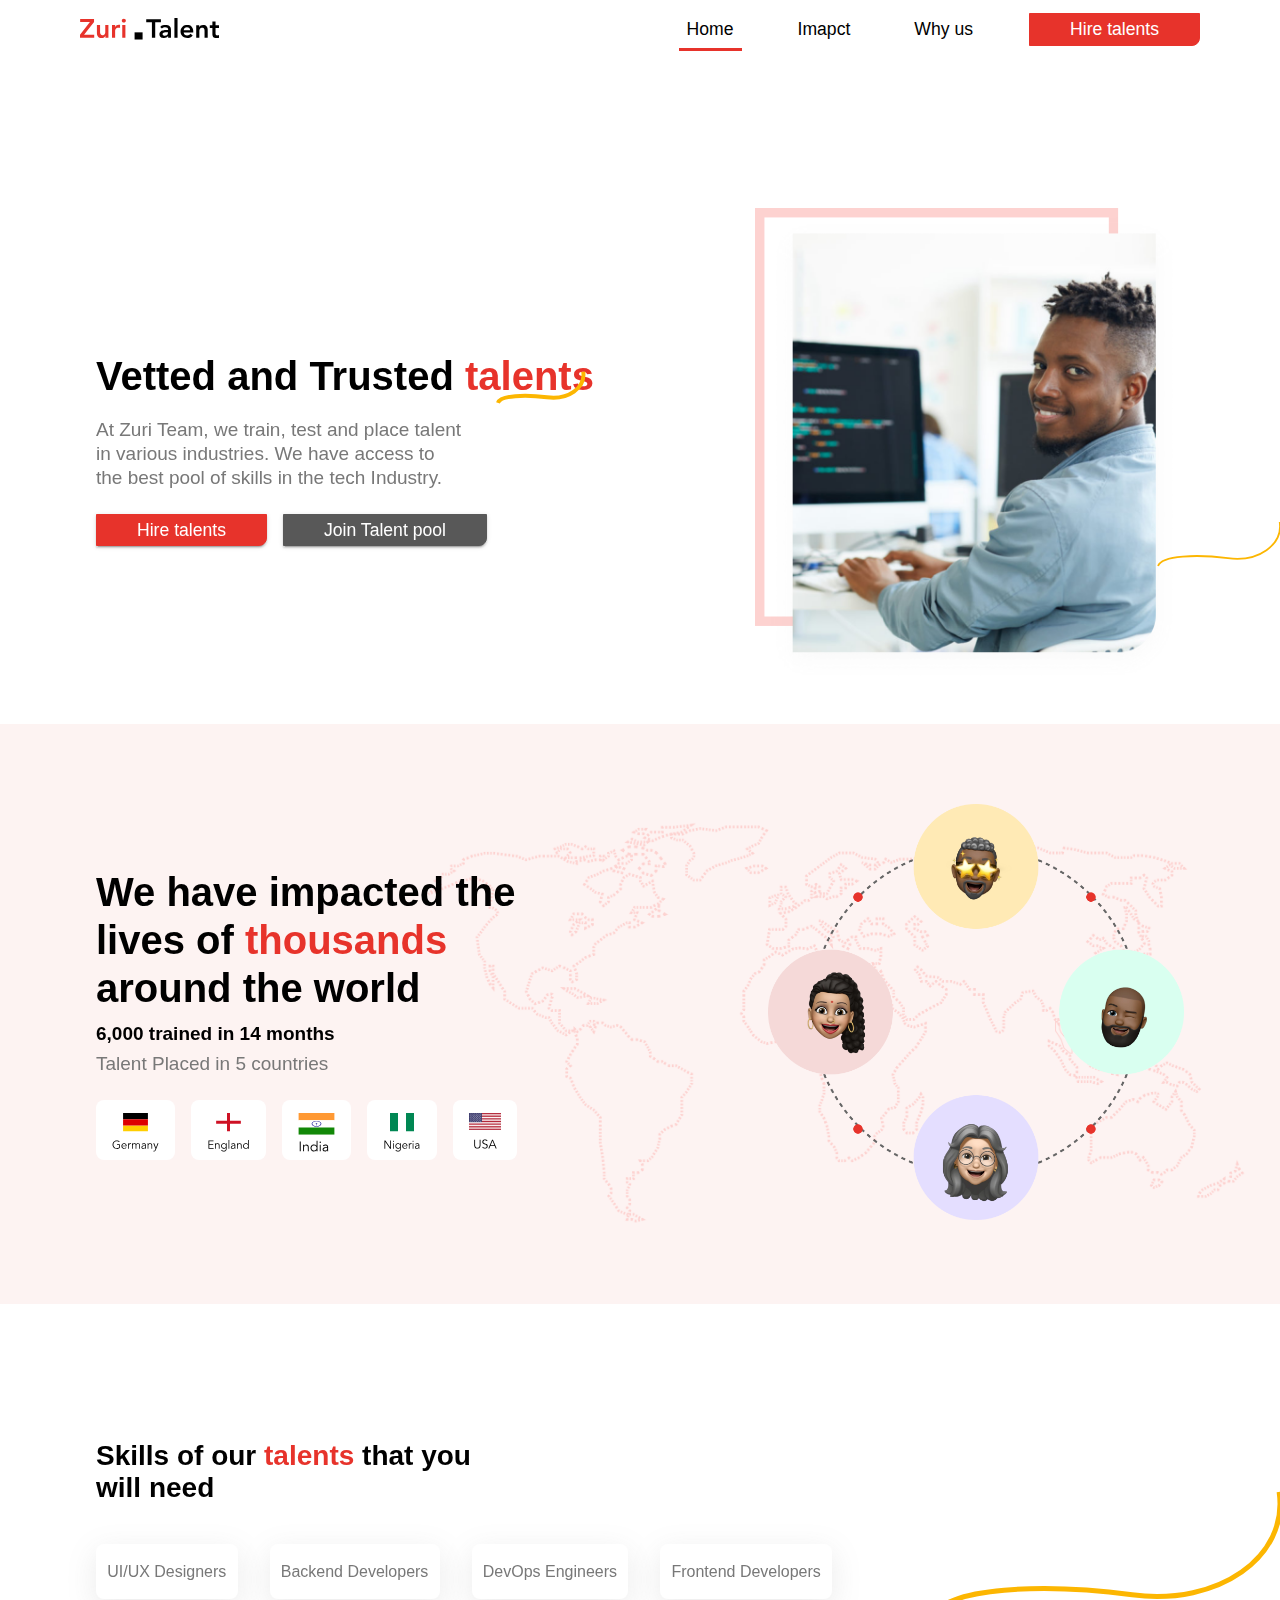
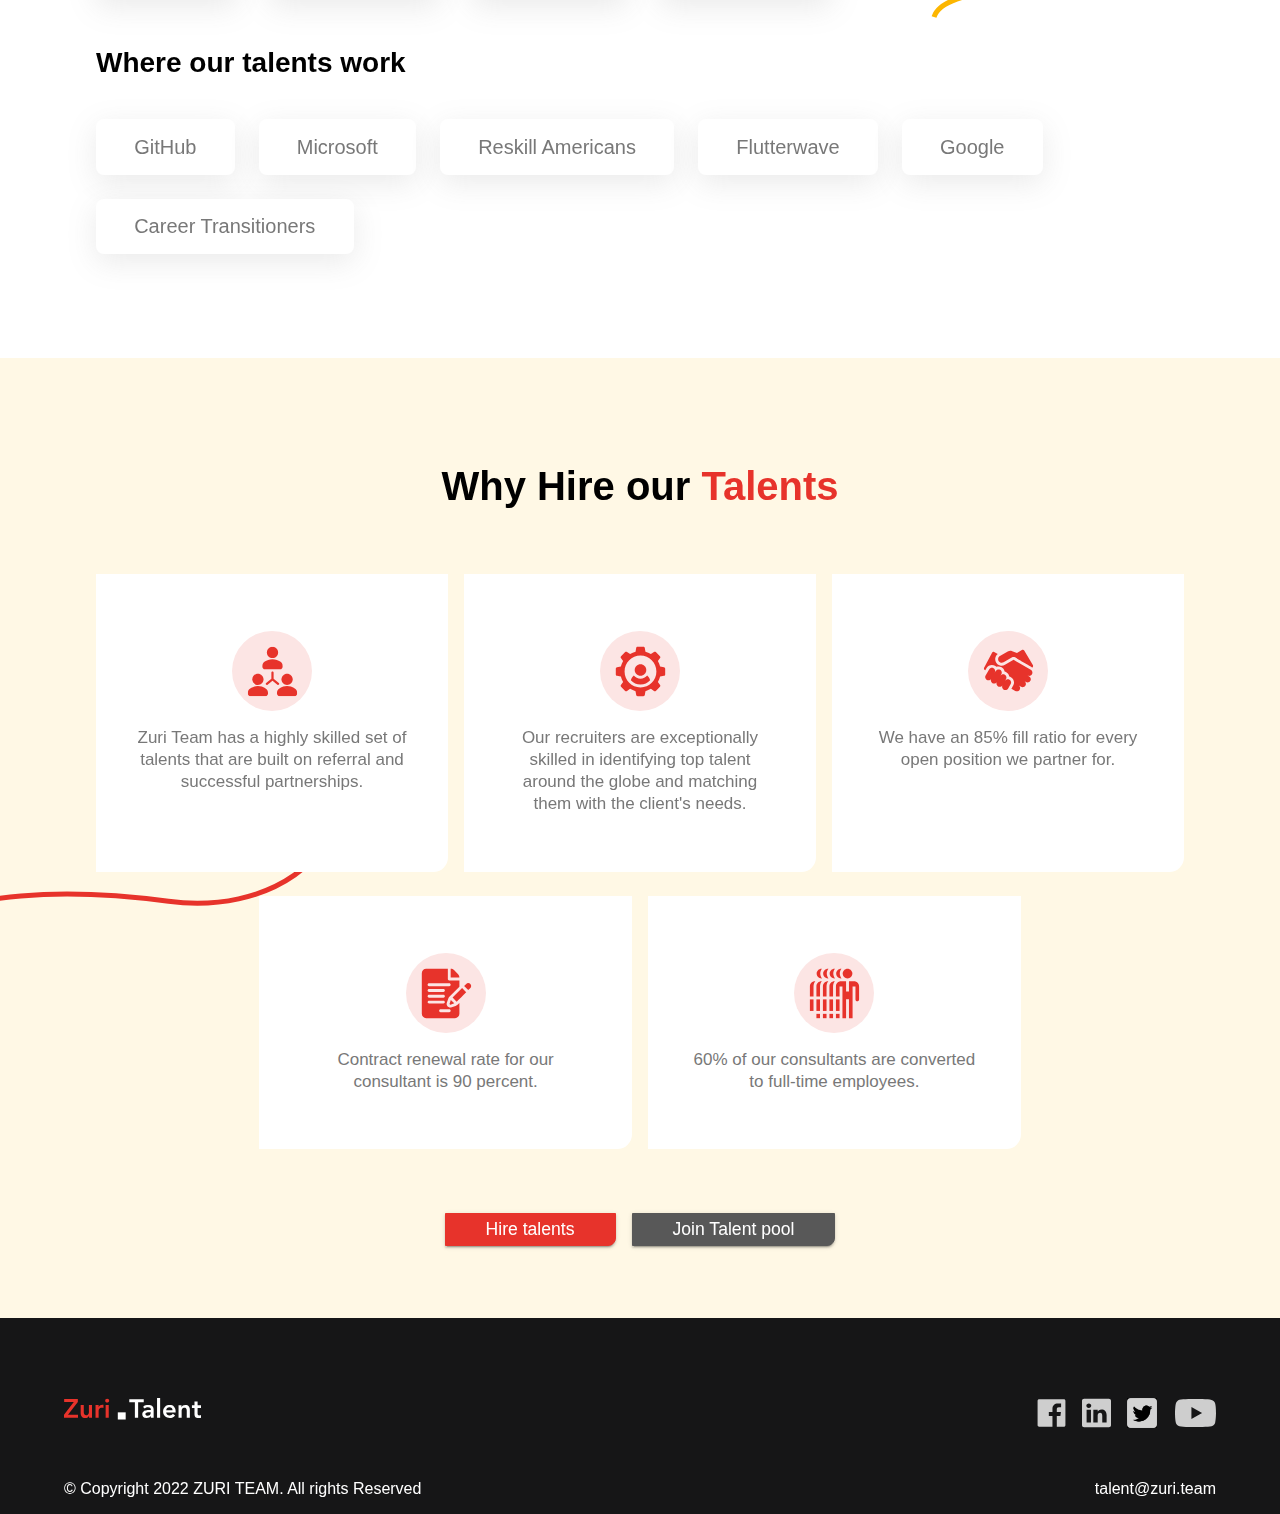
==== commit e1cf5da2: "Updates" ====
--- a/zuri-talent.html
+++ b/zuri-talent.html
@@ -114,13 +114,13 @@
                                         Skills of our <span style="color: #e7332b;">talents</span> that you <br>will need
                                     </h1>
                                     <div class="talents">
-                                        <div class="skill uiux">
+                                        <div class="skill">
                                             UI/UX Designers
                                         </div>
                                         <div class="skill">
                                             Backend Developers
                                         </div>
-                                        <div class="skill dev">
+                                        <div class="skill">
                                             DevOps Engineers
                                         </div>
                                         <div class="skill">
@@ -134,10 +134,10 @@
                                         Where our talents work
                                     </h1>
                                     <div class="workplc">
-                                        <div class="work gitmic">
+                                        <div class="work">
                                             GitHub
                                         </div>
-                                        <div class="work gitmic">
+                                        <div class="work">
                                             Microsoft
                                         </div>
                                         <div class="work">
@@ -168,12 +168,16 @@
                                     Why Hire our <span style="color: #e7332b;">Talents</span>
                                 </h1>
                                 <div class="cards1">
-                                    
+                                       
                                     <div class="card">
                                         <img src="./img/people.svg" alt="">
                                         <p>Zuri Team has a highly skilled set of talents that are built on referral and successful partnerships.</p>
                                     </div>
                                     
+                                    <div class="position-rope">
+                                        <img src="./img/rope.svg" alt="">
+                                    </div>
+
                                     <div class="card">
                                         <img src="./img/mech.svg" alt="">
                                         <p>Our recruiters are exceptionally skilled in identifying top talent around the globe and matching them with the client's needs.</p>
--- a/css/zuri-talent.css
+++ b/css/zuri-talent.css
@@ -10,7 +10,7 @@
     background-color: #fff;
     position: fixed;
     top: 0;
-    z-index: 1;
+    z-index: 2;
     width: 100%;
 }
 
@@ -73,7 +73,7 @@
     width: 85%;
     display: flex;
     align-items: center;
-    margin: 13rem auto 1rem;
+    margin: 13rem auto 2rem;
 }
 
 .h1-line{
@@ -114,13 +114,13 @@
 }
 
 .img-line img{
-    position: relative;
-    width: 50%;
+    position: absolute;
+    width: 15%;
     height: auto;
     mix-blend-mode: soft-light;
     float: right;
-    top: -11.5rem;
-    right: -7.8rem;
+    top: 37rem;
+    right: 0;
 }
 
 .left-top-btn{
@@ -200,14 +200,14 @@
 
 .flags{
     display: flex;
-    flex-flow: row;
+    flex-flow: row wrap;
+    gap: 1rem;
 }
 
 .country{
     background-color: #fff;
     padding: 0.8rem 1rem 0.2rem;
     border-radius: 0.5rem;
-    margin-right: 1rem;
 }
 
 .country img{
@@ -378,6 +378,7 @@
 .position-rope{
     position: absolute;
     left: 0;
+    top: 167.5rem;
 }
 
 .footer-container{
@@ -419,6 +420,720 @@
     margin-left: auto;
 }
 
+
+@media all and (max-width: 1440px) {
+
+    .header-container{
+        padding: 0 1rem;
+        width: 90%;
+    }
+    
+    .left-top p{
+        width: 56%;
+    }
+
+
+    .h1-line img{
+        float: right;
+        position: absolute;
+        left: 31rem;
+        top: 23.2rem;
+        width: 7%;
+    }
+
+    .right-top img{
+        height: 30rem;
+    }
+
+    .skill{
+        padding: 0.7rem;
+        font-size: 1rem;
+
+    }
+
+    .img-line{
+        display: block;
+    }
+
+    .img-line img{
+        top: 19rem;
+        right: 0;
+        width: 9.6%;
+    }
+
+    .mid-left{
+        width: 100%;
+    }
+
+    .mid-left h1{
+        width: 70%;
+    }
+
+    .mid-left h5{
+        font-size: 1.1875rem;
+    }
+    
+
+    .middle-content-1{
+        justify-content: center;
+        width: 85%;
+        flex-flow: row;
+    }
+
+    .mid-right img{
+        height: 26rem;
+    }
+
+    .mid2-line{
+        top: 93.2rem;
+    }
+
+    .mid2-cont h1{
+        font-size: 1.75rem;
+        line-height: 2rem;
+    }
+
+    .mid2-cont-container{
+        width: 85%;
+    }
+
+    .mid3-btn{
+        width: 100%;
+    }
+    
+    .mid3-content{
+        width: 85%;
+    }
+
+    .cards1{
+        flex-flow: row;
+        margin-bottom: 1.5rem;
+    }
+
+    .cards2{
+        flex-flow: row;
+        width: 70%;
+    }
+
+    .card{
+        width: 100%;
+        z-index: 1;
+    }
+
+    .position-rope {
+        position: absolute;
+        left: 0;
+        top: 148.8rem;
+    }
+}
+
+@media all and (max-width: 1200px) {
+
+    .header-container{
+        padding: 0 1rem;
+        width: 90%;
+    }
+    
+    .left-top p{
+        width: 56%;
+    }
+
+
+    .h1-line img{
+        float: right;
+        position: absolute;
+        left: 29rem;
+        top: 21.5rem;
+        width: 10%;
+    }
+
+    .right-top img{
+        height: 27rem;
+    }
+
+    .skill{
+        padding: 0.7rem;
+        font-size: 1rem;
+
+    }
+
+    .img-line{
+        display: block;
+    }
+
+    .img-line img{
+        top: 12.5rem;
+        right: 0;
+        width: 26%;
+    }
+
+    .mid-left{
+        width: 100%;
+    }
+
+    .mid-left h1{
+        width: 70%;
+    }
+
+    .mid-left h5{
+        font-size: 1.1875rem;
+    }
+    
+
+    .middle-content-1{
+        justify-content: center;
+        width: 85%;
+        flex-flow: row;
+    }
+
+    .mid-right img{
+        height: 24rem;
+    }
+
+    .mid2-line{
+        top: 87.8rem;
+    }
+
+    .mid2-cont h1{
+        font-size: 1.75rem;
+        line-height: 2rem;
+    }
+
+    .mid2-cont-container{
+        width: 85%;
+    }
+
+    .mid3-btn{
+        width: 100%;
+    }
+    
+    .mid3-content{
+        width: 85%;
+    }
+
+    .cards1{
+        flex-flow: row;
+        margin-bottom: 1.5rem;
+    }
+
+    .cards2{
+        flex-flow: row;
+        width: 70%;
+    }
+
+    .card{
+        width: 100%;
+        z-index: 1;
+    }
+
+    .position-rope {
+        position: absolute;
+        left: 0;
+        top: 149.2rem;
+      }
+}
+
+@media all and (max-width: 1024px) {
+
+    .header-container{
+        padding: 0 1rem;
+        width: 90%;
+    }
+
+    .right-top{
+        margin-left: 0;
+    }
+    
+    .nav-links button{
+        padding: 0.1rem 2rem;
+    }
+    
+    .top{
+        flex-flow: column;
+        margin: 7.5rem auto;
+        width: 100%;
+        gap: 3.5rem;
+        padding: 0 1rem;
+    }
+    
+    .left-top h1{
+        text-align: center;
+        line-height: 3.5rem;
+        width: 80%;
+        margin: 0 auto 2rem;
+    }
+    
+
+    .left-top p{
+        width: 59%;
+        text-align: center;
+        margin: 0 auto 1.5rem;
+    }
+
+
+    .h1-line img{
+        float: right;
+        position: absolute;
+        left: 41rem;
+        top: 9rem;
+        width: 10%;
+    }
+
+    .left-top-btn{
+        justify-content: center;
+    }
+
+    .right-top img{
+        height: 42rem;
+    }
+
+    .work{
+        font-size: 1rem;
+    }
+
+    .skill{
+        padding: 0.7rem;
+        font-size: 1.125rem;
+    }
+
+    .img-line{
+        display: none;
+    }
+
+    .mid-left{
+        width: 100%;
+    }
+
+    .mid-left h1{
+        font-size: 1.75rem;
+        line-height: 2rem;
+        width: 89%;
+    }
+
+    .mid-left h5{
+        font-size: 1.1875rem;
+    }
+    
+    .middle-content-1-wrapper{
+        padding: 5rem 1rem;
+    }
+
+    .middle-content-1{
+        justify-content: center;
+        width: 90%;
+        flex-flow: row;
+    }
+
+    .mid-right img{
+        height: 24rem;
+    }
+
+    .middle-content-2-wrapper{
+        padding: 0 1rem;
+
+    }
+
+    .mid2-cont-container{
+        width: 100%;
+    }
+
+    .mid2-line{
+        display: none;
+    }
+
+    .mid2-cont h1{
+        font-size: 1.75rem;
+        line-height: 2rem;
+    }
+
+    
+
+    .mid2-cont{     
+        width: 90%;
+        margin: 0 auto;
+    }
+
+    .mid3-cont-container{
+        width: 100%;
+        padding: 0 1rem;
+    }
+
+    .mid3-btn{
+        width: 100%;
+    }
+    
+    .mid3-content{
+        width: 90%;
+    }
+
+    .cards1{
+        flex-flow: row;
+        margin-bottom: 1rem;
+    }
+
+    .cards2{
+        flex-flow: row;
+        width: 66%;
+    }
+
+    .card{
+        width: 100%;
+        z-index: 1;
+    }
+
+    .position-rope {
+        position: absolute;
+        left: 0;
+        top: 175.5rem;
+    }
+
+    .footer-container{
+        padding: 0 1rem;
+    }
+}
+
+@media all and (max-width: 991px) {
+
+    .header-container{
+        padding: 0 1rem;
+        width: 90%;
+    }
+
+    .right-top{
+        margin-left: 0;
+    }
+    
+    .nav-links button{
+        padding: 0.1rem 2rem;
+    }
+    
+    .top{
+        flex-flow: column;
+        margin: 7.5rem auto;
+        width: 100%;
+        gap: 3.5rem;
+        padding: 0 1rem;
+    }
+    
+    .left-top h1{
+        text-align: center;
+        line-height: 3.5rem;
+        width: 80%;
+        margin: 0 auto 2rem;
+    }
+    
+
+    .left-top p{
+        width: 59%;
+        text-align: center;
+        margin: 0 auto 1.5rem;
+    }
+
+
+    .h1-line img{
+        float: right;
+        position: absolute;
+        left: 41rem;
+        top: 9rem;
+        width: 10%;
+    }
+
+    .left-top-btn{
+        justify-content: center;
+    }
+
+    .right-top img{
+        height: 42rem;
+    }
+
+    .work{
+        font-size: 1rem;
+    }
+
+    .skill{
+        padding: 0.7rem;
+        font-size: 1.125rem;
+    }
+
+    .img-line{
+        display: none;
+    }
+
+    .mid-left{
+        width: 100%;
+    }
+
+    .mid-left h1{
+        font-size: 1.75rem;
+        line-height: 2rem;
+        width: 89%;
+    }
+
+    .mid-left h5{
+        font-size: 1.1875rem;
+    }
+    
+    .middle-content-1-wrapper{
+        padding: 5rem 1rem;
+    }
+
+    .middle-content-1{
+        justify-content: center;
+        width: 90%;
+        flex-flow: row;
+    }
+
+    .mid-right img{
+        height: 24rem;
+    }
+
+    .middle-content-2-wrapper{
+        padding: 0 1rem;
+
+    }
+
+    .mid2-cont-container{
+        width: 100%;
+    }
+
+    .mid2-line{
+        display: none;
+    }
+
+    .mid2-cont h1{
+        font-size: 1.75rem;
+        line-height: 2rem;
+    }
+
+    
+
+    .mid2-cont{     
+        width: 90%;
+        margin: 0 auto;
+    }
+
+    .mid3-cont-container{
+        width: 100%;
+        padding: 0 1rem;
+    }
+
+    .mid3-btn{
+        width: 100%;
+    }
+    
+    .mid3-content{
+        width: 90%;
+    }
+
+    .cards1{
+        flex-flow: row;
+        margin-bottom: 1rem;
+    }
+
+    .cards2{
+        flex-flow: row;
+        width: 66%;
+    }
+
+    .card{
+        width: 100%;
+        z-index: 1;
+    }
+
+    .position-rope {
+        position: absolute;
+        left: 0;
+        top: 175.5rem;
+    }
+
+    .footer-container{
+        padding: 0 1rem;
+    }
+}
+
+@media all and (max-width: 600px) {
+
+    .header-container{
+        padding: 0 1rem;
+        width: 100%;
+    }
+    
+    .nav-links > ul{
+        display: none;
+    }
+    
+    .nav-links button{
+        padding: 0.1rem 2rem;
+    }
+    
+    .top{
+        flex-flow: column;
+        margin: 7.5rem auto;
+        gap: 3.5rem;
+        width: 100%;
+        padding: 0 1rem;
+
+    }
+    
+    .left-top{
+        width: 95%;
+    }
+    
+    .left-top h1{
+        text-align: center;
+        line-height: 3.5rem;
+        width: 87%;
+        margin: 0 auto 2rem;
+    }
+    
+
+    .left-top p{
+        width: 100%;
+        text-align: center;
+    }
+
+
+    .h1-line img{
+        float: right;
+        position: absolute;
+        left: 17rem;
+        top: 12.5rem;
+        width: 18%;
+    }
+
+    .left-top-btn{
+        justify-content: center;
+    }
+
+    .right-top img{
+        height: 36rem;
+    }
+
+    .middle-content-1-wrapper{
+        padding: 5rem 1rem;
+    }
+
+    .img-line{
+        display: none;
+    }
+
+    .mid-left{
+        width: 100%;
+    }
+
+    .mid-left h1{
+        font-size: 1.75rem;
+        line-height: 2rem;
+        width: 92%;
+    }
+
+    .mid-left h5{
+        font-size: 1.1875rem;
+    }
+
+    .mid-right{
+        margin-left: 0;
+    }
+    
+
+    .middle-content-1{
+        gap: 5.5rem;
+        justify-content: center;
+        width: 90%;
+        flex-flow: column;
+    }
+
+    .mid-right img{
+        height: auto;
+        width: 100%;
+    }
+
+    .middle-content-2-wrapper{
+        padding: 0 1rem;
+    }
+
+    .mid2-line{
+        display: none;
+    }
+
+    .mid2-cont h1{
+        font-size: 1.75rem;
+        line-height: 2rem;
+    }
+
+    .mid2-cont-container{
+        width: 100%;
+    }
+
+    .work{
+        font-size: 0.94rem;
+    }
+
+    .mid3-btn{
+        width: 100%;
+    }
+
+    .mid3-content{
+        width: 90%;
+    }
+
+    .cards2 {
+        flex-flow: column;
+        width: 100%;
+    }
+
+    .footer-top{
+        flex-flow: row wrap;
+        align-items: center; 
+        justify-content: center;
+        gap: 7rem;    
+    }
+
+    .socials{
+        margin-left: 0;
+    }
+
+    .footer-bottom{
+        gap: 1rem;
+        flex-flow: column-reverse ;
+        text-align: center;
+    }
+
+    .right-text{
+        padding: 0 0 2.5rem 0;
+        border-bottom: 0.0625rem solid #808080;
+        margin-left: 0;
+    }
+
+    .cards1{
+        flex-flow: column;
+        margin-bottom: 1rem;
+    }
+
+    .card{
+        width: 100%;
+        z-index: 1;
+    }
+
+    .position-rope {
+        position: absolute;
+        left: 0;
+        top: 212rem;
+    }
+
+    .footer-container {
+        padding: 0 1rem;
+    }
+
+    .footer-top{
+        width: 95%;
+    }
+
+    .footer-bottom{
+        width: 95%;
+    }
+}
+
 @media all and (max-width: 480px) {
 
     .header-container{
@@ -438,7 +1153,8 @@
         flex-flow: column;
         margin: 6.5rem auto;
         gap: 3.5rem;
-        width: 90%;
+        width: 100%;
+        padding: 0 1rem;
     }
 
     .left-top{
@@ -494,11 +1210,14 @@
     .middle-content-1{
         gap: 5.5rem;
         justify-content: center;
-        width: 90%;
+        flex-flow: column;
+        width: 100%;
+        padding: 0 1rem;
     }
 
     .mid-right img{
-        height: 27rem;
+        width: 100%;
+        height: auto;
     }
 
     .mid2-line{
@@ -511,28 +1230,27 @@
     }
 
     .mid2-cont-container{
-        width: 90%;
-    }
-
-    .talents{
-        justify-content: center;
+        width: 100%;
+        padding: 0 1rem;
+    }
+
+    .mid3-content{
+        width: 100%;
+        padding: 0 1rem;
     }
 
     .skill{
         padding: 0.1rem 2.5rem;
-        font-size: 0.94rem;
-    }
-
-    .workplc{
-        justify-content: center;
+        font-size: 1rem;
     }
 
     .work{
-        font-size: 0.94rem;
-    }
-
-    .gitmic {
-        padding: 0.1rem 4.35rem;
+        font-size: 1rem;
+    }
+
+    .cards2 {
+        flex-flow: column;
+        width: 100%;
     }
 
     .mid3-btn{
@@ -559,4 +1277,20 @@
         border-bottom: 0.0625rem solid #808080;
         margin-left: 0;
     }
+
+    .cards1{
+        flex-flow: column;
+        margin-bottom: 1rem;
+    }
+
+    .card{
+        width: 100%;
+        z-index: 1;
+    }
+
+    .position-rope {
+        position: absolute;
+        left: 0;
+        top: 214rem;
+      }
 }